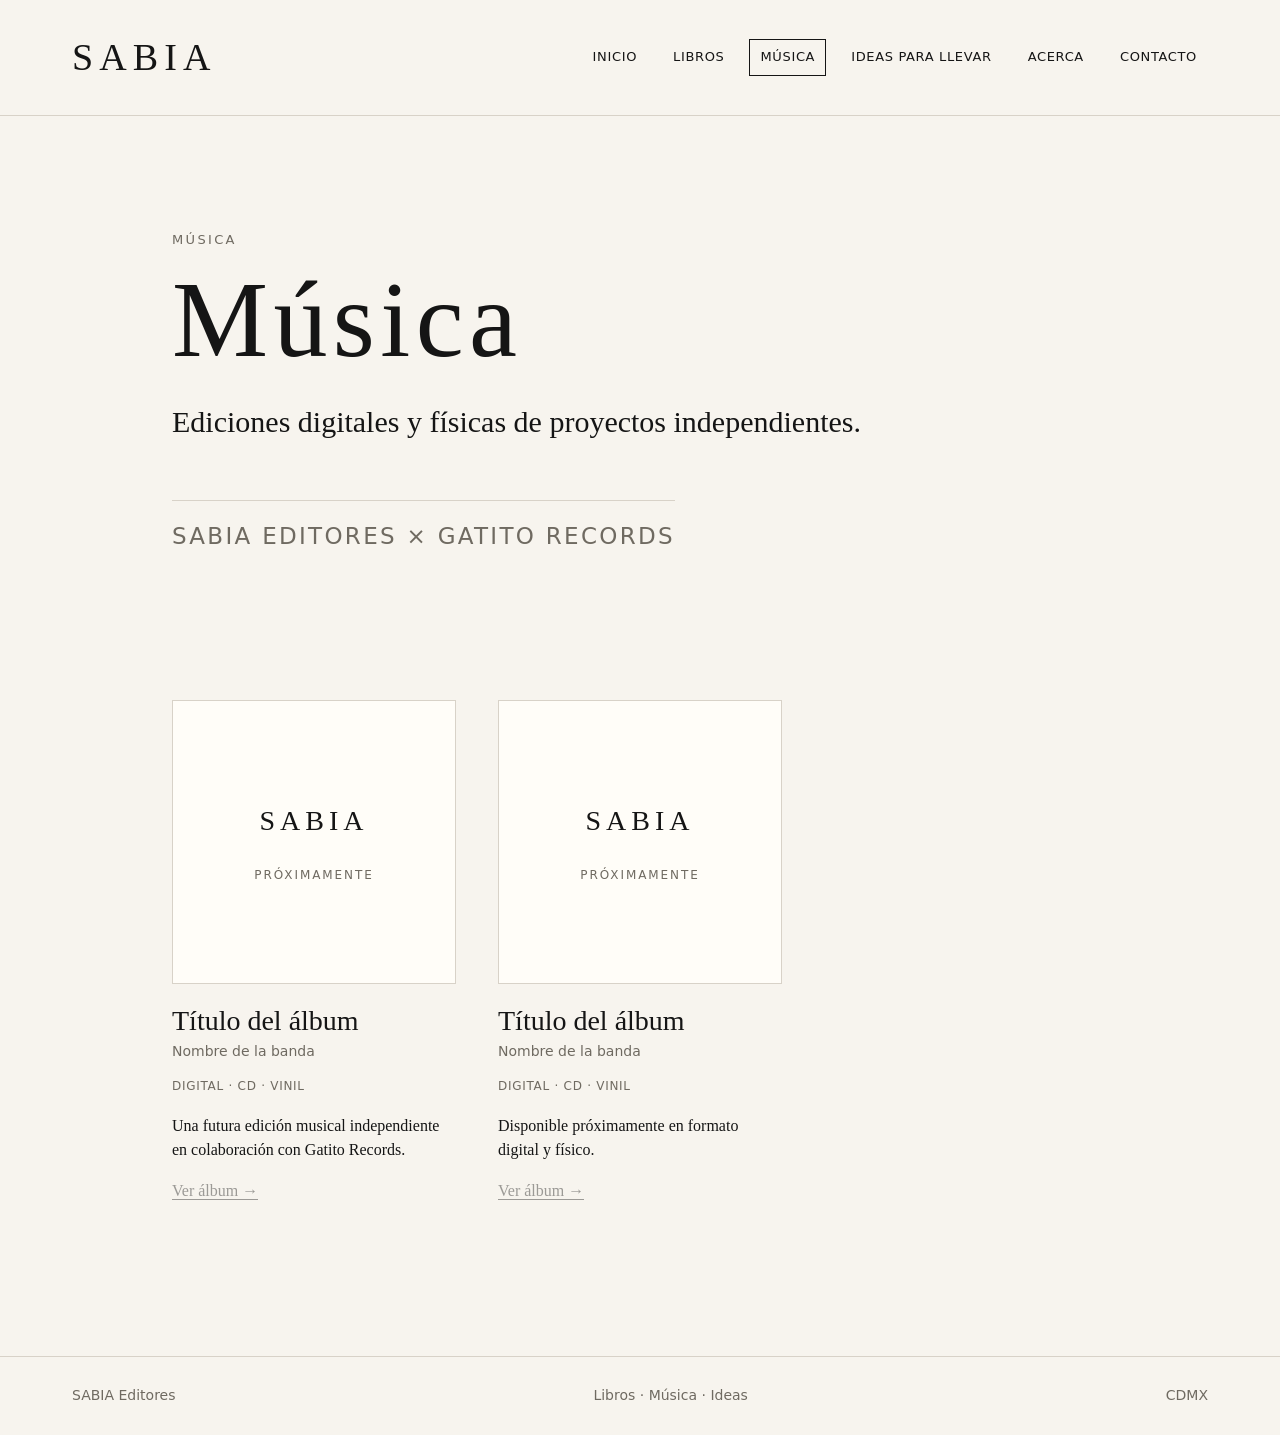
==== musica.html @ 8b176e05 "Add files via upload initial SABIA site" ====
<!doctype html>
<html lang="es">
<head>
  <meta charset="utf-8">
  <meta name="viewport" content="width=device-width, initial-scale=1">
  <title>Música — SABIA</title>
  <meta name="description" content="Música publicada y distribuida por SABIA Editores.">
  <link rel="stylesheet" href="assets/css/styles.css">
</head>

<body>
  <header>
    <a class="logo" href="#">SABIA</a>

    <nav aria-label="Navegación principal">
      <a href="index.html">Inicio</a>
      <a href="libros.html">Libros</a>
      <a href="#" class="active">Música</a>
      <!--
      <a href="#">Cuaderno</a>
      -->
      <a href="ideasParaLlevar.html">Ideas para llevar</a>
      <a href="acerca.html">Acerca</a>
      <a href="acerca.html">Contacto</a>
    </nav>
  </header>

  <main>
    <section class="hero narrow">
      <div class="kicker">Música</div>
      <h1>Música</h1>
      <p class="lead">Ediciones digitales y físicas de proyectos independientes.</p>
      <p class="collab-line">SABIA Editores × Gatito Records</p>
    </section>

    <section class="album-grid" aria-label="Catálogo de música">
      <article class="album-card">
        <div class="album-cover placeholder-cover">
          <span>SABIA</span>
          <strong>Próximamente</strong>
        </div>

        <h2>Título del álbum</h2>
        <p class="album-artist">Nombre de la banda</p>
        <p class="album-tags">Digital · CD · Vinil</p>
        <p>Una futura edición musical independiente en colaboración con Gatito Records.</p>
        <a class="text-link disabled-link" href="musica/albumPage.html">Ver álbum →</a>
      </article>

      <article class="album-card">
        <div class="album-cover placeholder-cover">
          <span>SABIA</span>
          <strong>Próximamente</strong>
        </div>

        <h2>Título del álbum</h2>
        <p class="album-artist">Nombre de la banda</p>
        <p class="album-tags">Digital · CD · Vinil</p>
        <p>Disponible próximamente en formato digital y físico.</p>
        <a class="text-link disabled-link" href="#">Ver álbum →</a>
      </article>
    </section>
  </main>

  <footer>
    <span>SABIA Editores</span>
    <span>Libros · Música · Ideas</span>
    <span>CDMX</span>
  </footer>
</body>
</html>
---- assets/css/styles.css ----
/* =========================================================
   SABIA Editores — Global Stylesheet
   Version: 0.1
   Purpose: Base styles for the whole site.
   ========================================================= */

:root {
  --bg: #f7f4ee;
  --paper: #fffdf8;
  --ink: #151515;
  --muted: #6f6a61;
  --line: #d8d2c8;
  --soft-line: #e9e3d8;

  --max-width: 1080px;
  --space-page: clamp(24px, 6vw, 72px);

  --font-serif: Georgia, "Times New Roman", serif;
  --font-sans: system-ui, -apple-system, BlinkMacSystemFont, "Segoe UI", sans-serif;
}

/* ---------- Reset / Base ---------- */

* {
  box-sizing: border-box;
}

html {
  scroll-behavior: smooth;
}

html,
body {
  margin: 0;
  padding: 0;
}

body {
  background: var(--bg);
  color: var(--ink);
  font-family: var(--font-serif);
  line-height: 1.55;
  text-rendering: optimizeLegibility;
}

img,
svg,
video {
  max-width: 100%;
  height: auto;
}

a {
  color: inherit;
}

/* ---------- Header / Navigation ---------- */

header {
  padding: 28px var(--space-page);
  border-bottom: 1px solid var(--line);
  display: flex;
  align-items: center;
  justify-content: space-between;
  gap: 28px;
}

.logo {
  color: var(--ink);
  font-family: var(--font-serif);
  font-size: clamp(28px, 4vw, 38px);
  letter-spacing: 0.16em;
  text-decoration: none;
}

nav {
  display: flex;
  align-items: center;
  gap: 14px;
  flex-wrap: wrap;
  font-family: var(--font-sans);
  font-size: 13px;
  letter-spacing: 0.05em;
  text-transform: uppercase;
}

nav a {
  color: var(--ink);
  text-decoration: none;
  padding: 7px 10px;
  border: 1px solid transparent;
}

nav a:hover,
nav a:focus {
  border-color: var(--line);
}

nav a.active {
  border-color: var(--ink);
}

.nav-item {
  position: relative;
}

.submenu {
  display: none;
  position: absolute;
  top: calc(100% + 6px);
  left: 0;
  min-width: 250px;
  background: var(--bg);
  border: 1px solid var(--line);
  padding: 8px;
  z-index: 20;
  box-shadow: 0 16px 30px rgba(0, 0, 0, 0.06);
}

.submenu a {
  display: block;
  padding: 9px 10px;
  text-transform: none;
  letter-spacing: 0.02em;
  font-size: 14px;
}

.nav-item:hover .submenu,
.nav-item:focus-within .submenu {
  display: block;
}

/* ---------- Layout ---------- */

main {
  max-width: var(--max-width);
  margin: 0 auto;
  padding: 72px var(--space-page);
}

section {
  margin-bottom: 80px;
}

.hero {
  min-height: 48vh;
  display: flex;
  flex-direction: column;
  justify-content: center;
  align-items: flex-start;
}

.kicker {
  margin-bottom: 18px;
  color: var(--muted);
  font-family: var(--font-sans);
  font-size: 13px;
  letter-spacing: 0.18em;
  text-transform: uppercase;
}

h1,
h2,
h3 {
  font-weight: 400;
  margin-top: 0;
}

h1 {
  margin-bottom: 28px;
  font-size: clamp(48px, 9vw, 108px);
  line-height: 0.95;
  letter-spacing: 0.05em;
}

h2 {
  margin-bottom: 22px;
  font-size: clamp(30px, 5vw, 56px);
  line-height: 1.05;
}

h3 {
  margin-bottom: 12px;
  font-size: 24px;
}

p {
  margin-top: 0;
}

.lead {
  max-width: 720px;
  font-size: clamp(20px, 2.4vw, 30px);
}

/* ---------- Cards / Grids ---------- */

.grid {
  display: grid;
  grid-template-columns: repeat(3, 1fr);
  gap: 18px;
}

.card {
  min-height: 180px;
  padding: 28px;
  border: 1px solid var(--line);
  background: rgba(255, 255, 255, 0.35);
}

.card p {
  color: var(--muted);
  margin-bottom: 0;
}

.card a {
  text-decoration: none;
}

.card:hover {
  border-color: var(--ink);
}

/* ---------- Buttons / Links ---------- */

.button,
button {
  display: inline-block;
  padding: 10px 16px;
  border: 1px solid var(--ink);
  background: transparent;
  color: var(--ink);
  font-family: var(--font-sans);
  font-size: 13px;
  letter-spacing: 0.06em;
  text-transform: uppercase;
  text-decoration: none;
  cursor: pointer;
}

.button:hover,
button:hover {
  background: var(--ink);
  color: var(--bg);
}

.text-link {
  text-decoration: none;
  border-bottom: 1px solid var(--ink);
}

/* ---------- Footer ---------- */

footer {
  padding: 28px var(--space-page);
  border-top: 1px solid var(--line);
  color: var(--muted);
  font-family: var(--font-sans);
  font-size: 14px;
  display: flex;
  justify-content: space-between;
  gap: 20px;
  flex-wrap: wrap;
}

/* ---------- Utility Classes ---------- */

.muted {
  color: var(--muted);
}

.divider {
  border-top: 1px solid var(--line);
  margin: 48px 0;
}

.narrow {
  max-width: 760px;
}

.center {
  text-align: center;
}


.hide {
  display: none;
}

/* ---------- Responsive ---------- */

@media (max-width: 820px) {
  header {
    align-items: flex-start;
    flex-direction: column;
  }

  nav {
    gap: 8px;
  }

  .submenu {
    position: static;
    box-shadow: none;
    margin-top: 4px;
  }

  main {
    padding-top: 48px;
  }

  .grid {
    grid-template-columns: 1fr;
  }
}

@media (max-width: 520px) {
  nav a {
    padding: 6px 8px;
  }

  section {
    margin-bottom: 56px;
  }

  .card {
    padding: 22px;
  }
}

/* ---------- Book Catalog ---------- */

.book-grid {
  display: grid;
  grid-template-columns: repeat(3, 1fr);
  gap: 42px;
}

.book-card h2 {
  font-size: 28px;
  margin: 22px 0 6px;
}

.book-author {
  color: var(--muted);
  font-family: var(--font-sans);
  font-size: 14px;
  margin-bottom: 14px;
}

.book-tags {
  font-family: var(--font-sans);
  font-size: 12px;
  letter-spacing: 0.06em;
  text-transform: uppercase;
  color: var(--muted);
  margin-bottom: 18px;
}

.book-cover {
  aspect-ratio: 2 / 3;
  border: 1px solid var(--line);
  background: var(--paper);
  display: flex;
  flex-direction: column;
  align-items: center;
  justify-content: center;
}

.placeholder-cover span {
  font-size: 28px;
  letter-spacing: 0.18em;
}

.placeholder-cover strong {
  margin-top: 24px;
  font-family: var(--font-sans);
  font-size: 12px;
  letter-spacing: 0.16em;
  text-transform: uppercase;
  font-weight: 400;
  color: var(--muted);
}

@media (max-width: 820px) {
  .book-grid {
    grid-template-columns: 1fr;
  }
}

/* ---------- Music Catalog ---------- */

.collab-line {
  margin-top: 24px;
  padding-top: 18px;
  border-top: 1px solid var(--line);
  color: var(--muted);
  font-family: var(--font-sans);
  font-size: 23px;
  letter-spacing: 0.1em;
  text-transform: uppercase;
}

.album-grid {
  display: grid;
  grid-template-columns: repeat(3, 1fr);
  gap: 42px;
}

.album-card h2 {
  font-size: 28px;
  margin: 22px 0 6px;
}

.album-artist {
  color: var(--muted);
  font-family: var(--font-sans);
  font-size: 14px;
  margin-bottom: 14px;
}

.album-tags {
  color: var(--muted);
  font-family: var(--font-sans);
  font-size: 12px;
  letter-spacing: 0.06em;
  text-transform: uppercase;
  margin-bottom: 18px;
}

.album-cover {
  aspect-ratio: 1 / 1;
  border: 1px solid var(--line);
  background: var(--paper);
  display: flex;
  flex-direction: column;
  align-items: center;
  justify-content: center;
}

.album-cover.placeholder-cover span {
  font-size: 28px;
  letter-spacing: 0.18em;
}

.album-cover.placeholder-cover strong {
  margin-top: 24px;
  color: var(--muted);
  font-family: var(--font-sans);
  font-size: 12px;
  font-weight: 400;
  letter-spacing: 0.16em;
  text-transform: uppercase;
}

@media (max-width: 820px) {
  .album-grid {
    grid-template-columns: 1fr;
  }
}

/* ---------- Individual Album Page ---------- */

.album-page {
  display: grid;
  grid-template-columns: minmax(280px, 420px) 1fr;
  gap: 64px;
  align-items: start;
}

.album-page .album-cover {
  width: 100%;
}

.album-info h1 {
  font-size: clamp(42px, 7vw, 76px);
  line-height: 1;
  margin-bottom: 12px;
}

.album-info .album-artist {
  font-size: 18px;
  margin-bottom: 32px;
}

.album-info .lead {
  max-width: 620px;
  margin-bottom: 32px;
}


/* ---------- Album Actions ---------- */

.album-actions {
  display: flex;
  flex-direction: column;
  align-items: flex-start;
  gap: 12px;
  margin-top: 32px;
}

.album-actions .button {
  min-width: 260px;
  text-align: center;
}


/* ---------- Bandcamp Player ---------- */

.bandcamp-player {
  padding-top: 48px;
  border-top: 1px solid var(--line);
}

.bandcamp-player h2 {
  margin-bottom: 32px;
}

.bandcamp-player iframe {
  display: block;
  width: 100%;
  max-width: 760px;
}


/* ---------- Album Notes ---------- */

.album-notes {
  padding-top: 48px;
  border-top: 1px solid var(--line);
}

.album-notes p {
  font-size: 18px;
  line-height: 1.7;
}


/* ---------- Responsive ---------- */

@media (max-width: 820px) {

  .album-page {
    grid-template-columns: 1fr;
    gap: 40px;
  }

  .album-page .album-cover {
    max-width: 480px;
  }

  .album-actions {
    align-items: stretch;
  }

  .album-actions .button {
    width: 100%;
    min-width: 0;
  }

  .bandcamp-player iframe {
    max-width: 100%;
  }
}

/* ---------- Disabled Links ---------- */

.disabled-link {
  opacity: 0.4;
  cursor: default;
  pointer-events: none;
}
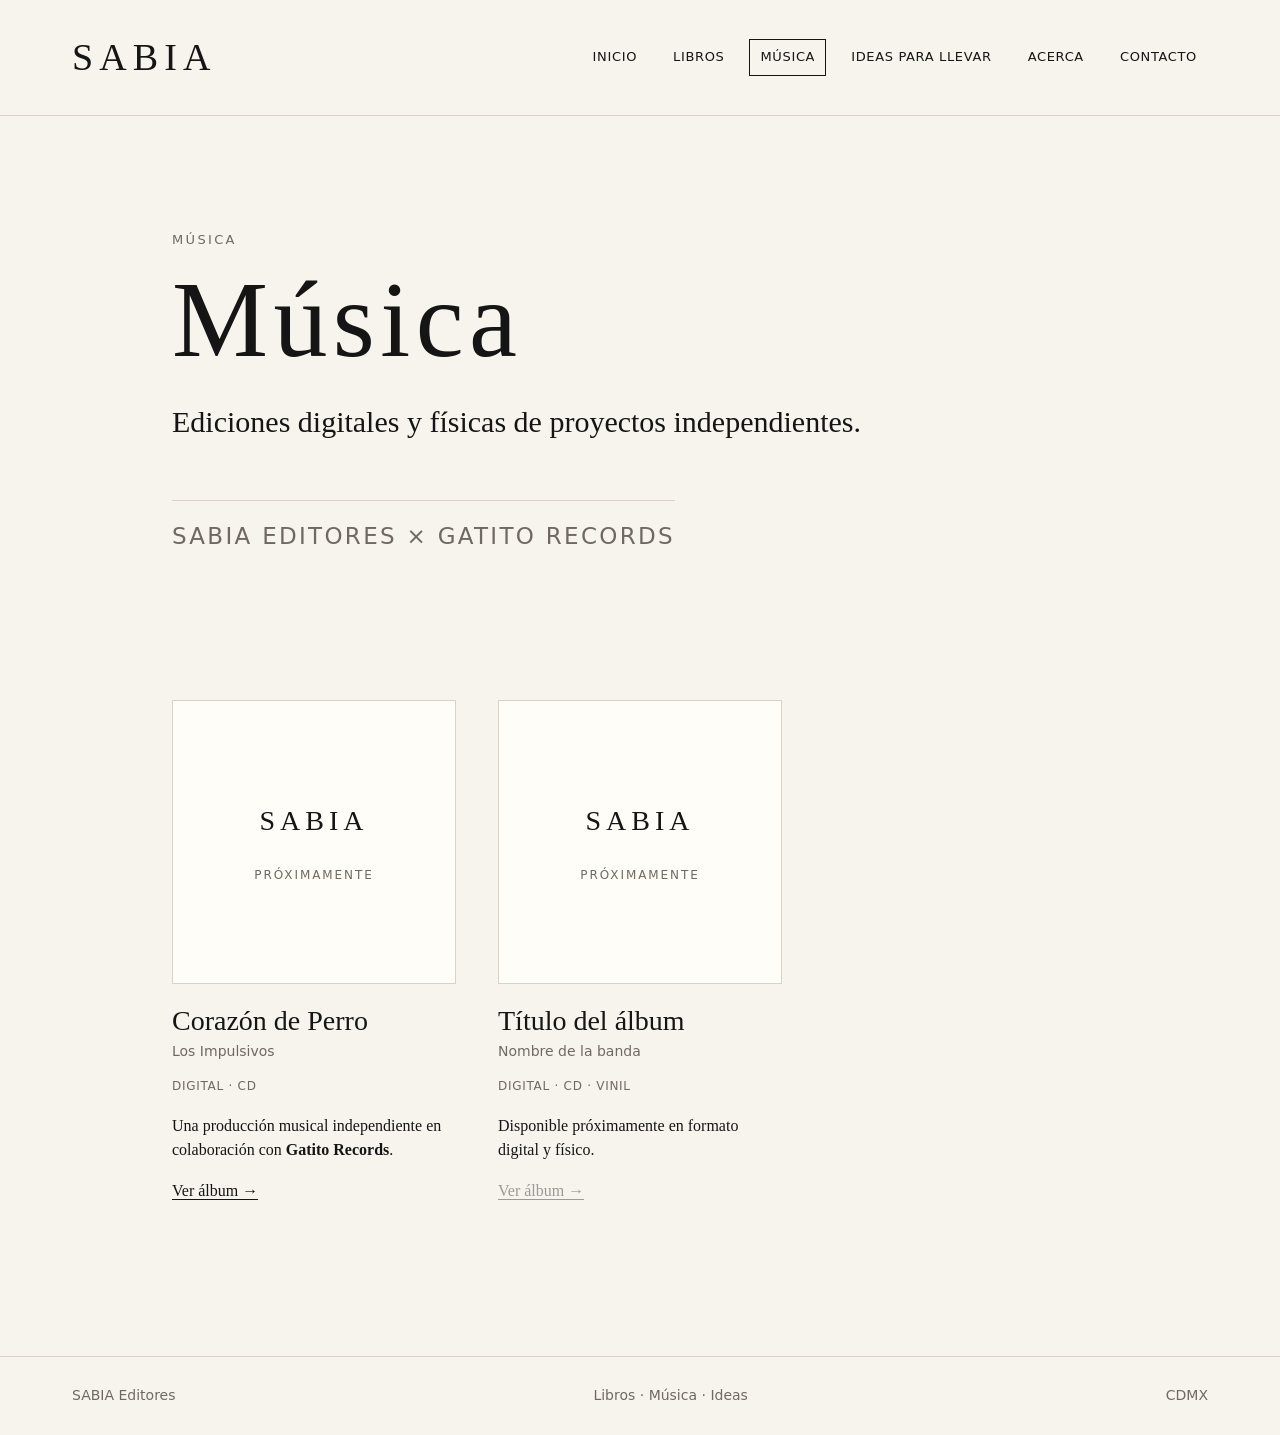
==== commit 989a204d: "Update musica.html" ====
--- a/musica.html
+++ b/musica.html
@@ -40,11 +40,11 @@
           <strong>Próximamente</strong>
         </div>
 
-        <h2>Título del álbum</h2>
-        <p class="album-artist">Nombre de la banda</p>
-        <p class="album-tags">Digital · CD · Vinil</p>
-        <p>Una futura edición musical independiente en colaboración con Gatito Records.</p>
-        <a class="text-link disabled-link" href="musica/albumPage.html">Ver álbum →</a>
+        <h2>Corazón de Perro</h2>
+        <p class="album-artist">Los Impulsivos</p>
+        <p class="album-tags">Digital · CD</p>
+        <p>Una producción musical independiente en colaboración con <strong>Gatito Records</strong>.</p>
+        <a class="text-link" href="musica/corazonDePerro.html">Ver álbum →</a>
       </article>
 
       <article class="album-card">
@@ -68,4 +68,4 @@
     <span>CDMX</span>
   </footer>
 </body>
-</html>+</html>
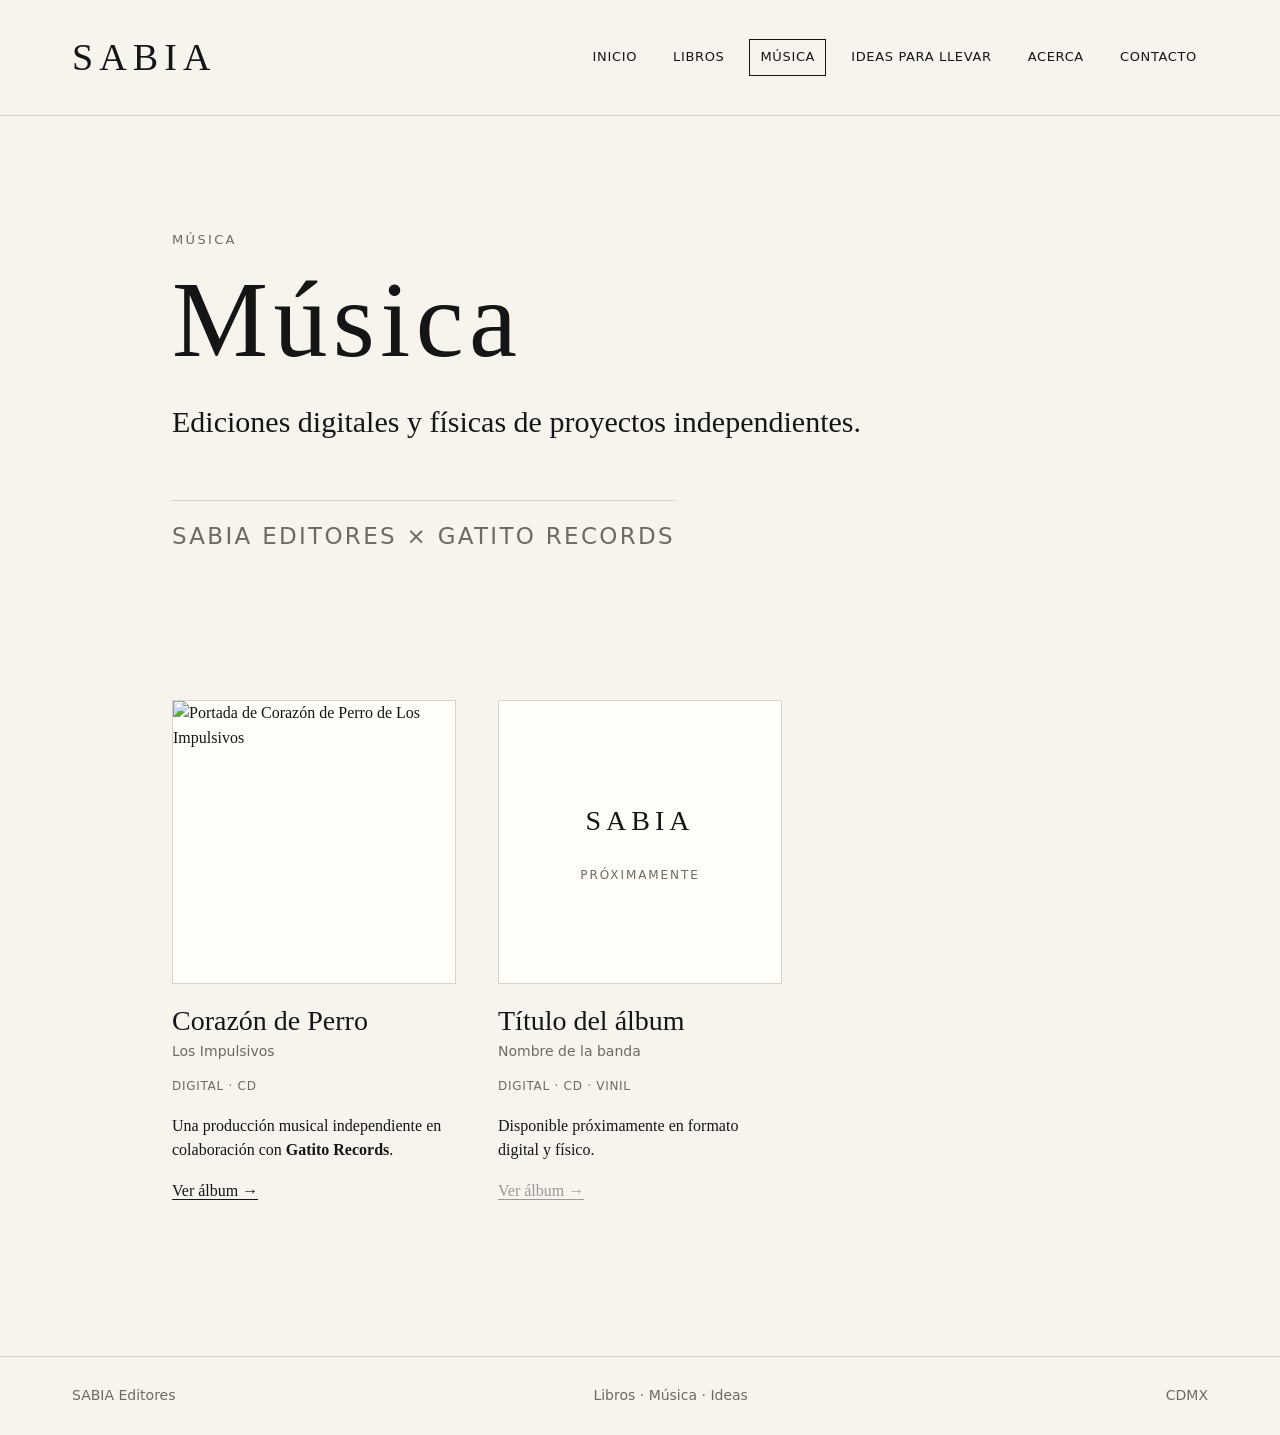
==== commit c9b6df1e: "Update musica.html" ====
--- a/musica.html
+++ b/musica.html
@@ -35,10 +35,11 @@
 
     <section class="album-grid" aria-label="Catálogo de música">
       <article class="album-card">
-        <div class="album-cover placeholder-cover">
-          <span>SABIA</span>
-          <strong>Próximamente</strong>
-        </div>
+        <img
+  class="album-cover"
+  src="musica/corazonDePerro.png"
+  alt="Portada de Corazón de Perro de Los Impulsivos"
+>
 
         <h2>Corazón de Perro</h2>
         <p class="album-artist">Los Impulsivos</p>
